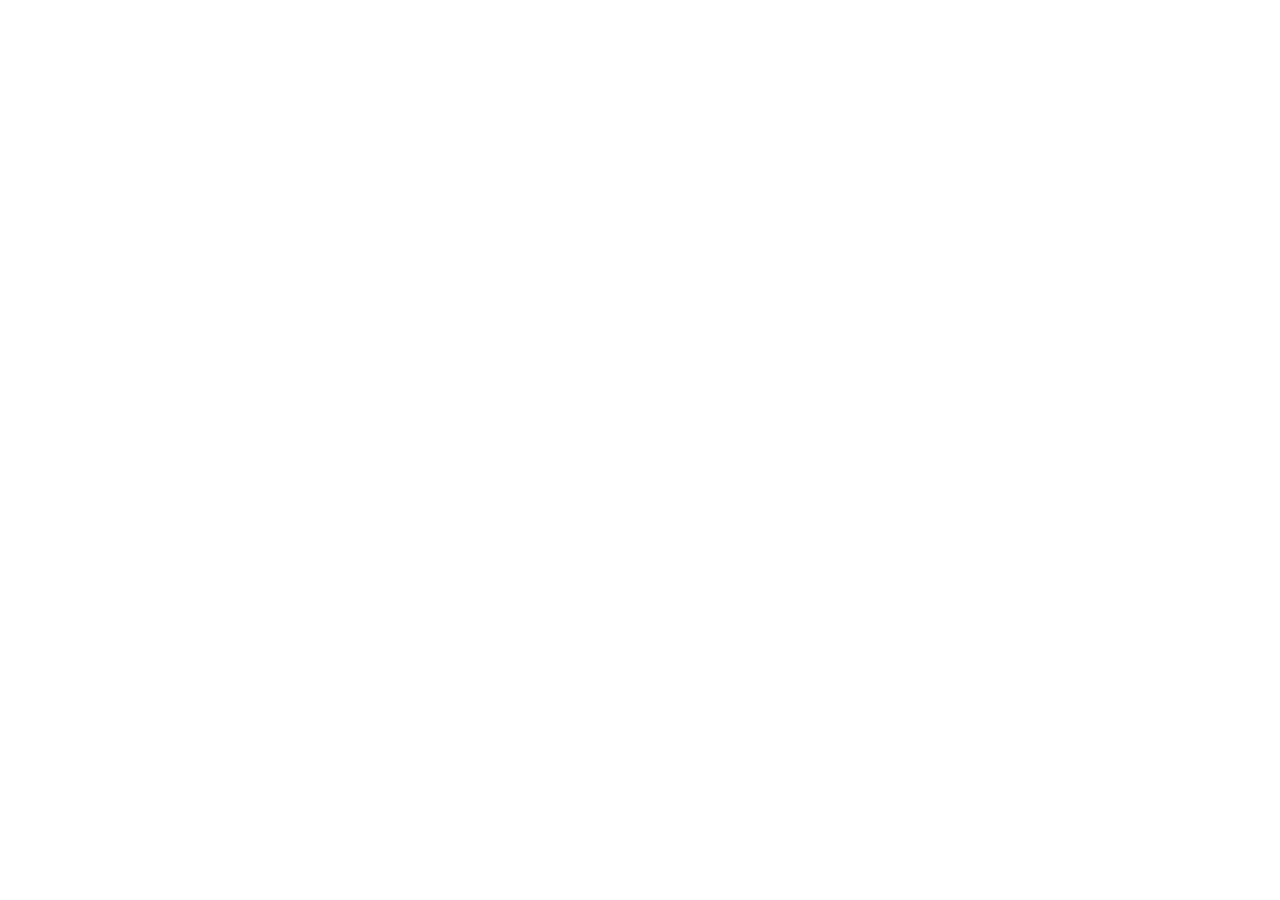
==== albums.html @ d42c90c2 "home page changes + added album jpgs + fonts in font folder + empty css in stylesheet + instructions" ====
<!--Junior Dev 2 will work on this one-->
<!DOCTYPE html>
<html lang="en">
<head>
    <meta charset="UTF-8">
    <meta name="viewport" content="width=device-width, initial-scale=1.0">
    <title>Document</title>
</head>
<body>
    
</body>
</html>
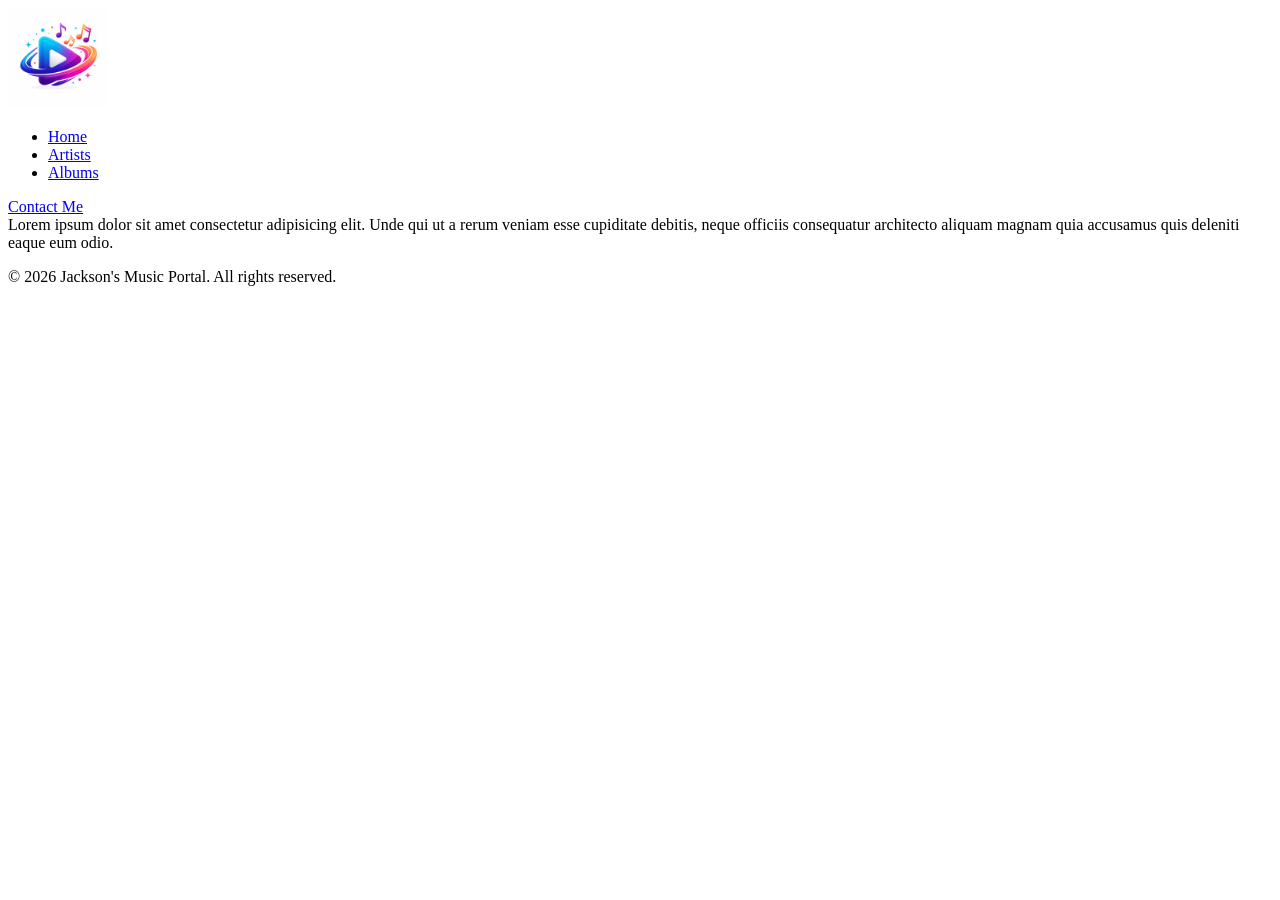
==== commit bd33a6a0: "consistentcy across all pages" ====
--- a/albums.html
+++ b/albums.html
@@ -4,9 +4,43 @@
 <head>
     <meta charset="UTF-8">
     <meta name="viewport" content="width=device-width, initial-scale=1.0">
-    <title>Document</title>
+    <title>Jackson's Music Portal</title>
+    <link rel="stylesheet" href="styles/style.css">
+    <style>
+        @font-face {
+            font-family: 'Audiowide';
+            src: url(fonts/Audiowide/Audiowide-Regular.ttf);
+            font-weight: normal;
+            font-style: normal;
+            font-display: swap;
+        }
+
+        @font-face {
+            font-family: 'Old Standard TT';
+            src: url(fonts/Old_Standard_TT/OldStandardTT-Regular.ttf);
+            font-weight: normal;
+            font-style: normal;
+            font-display: swap;
+        }
+    </style>
 </head>
 <body>
-    
-</body>
+<header>
+    <img src="images/musiclogo.png" alt="Music Logo" style="height: 100px; width: auto;">
+    <nav>
+        <ul>
+            <li><a href="index.html">Home</a></li>
+            <li><a href="artists.html">Artists</a></li>
+            <li><a href="albums.html">Albums</a></li>
+        </ul>
+    </nav>
+    <a href="#">Contact Me</a>
+</header>
+<main>
+    Lorem ipsum dolor sit amet consectetur adipisicing elit. Unde qui ut a rerum veniam esse cupiditate debitis, neque officiis consequatur architecto aliquam magnam quia accusamus quis deleniti eaque eum odio.
+</main>
+<footer>
+    <p>&copy; 2026 Jackson's Music Portal. All rights reserved.</p>
+
+</footer>
 </html>
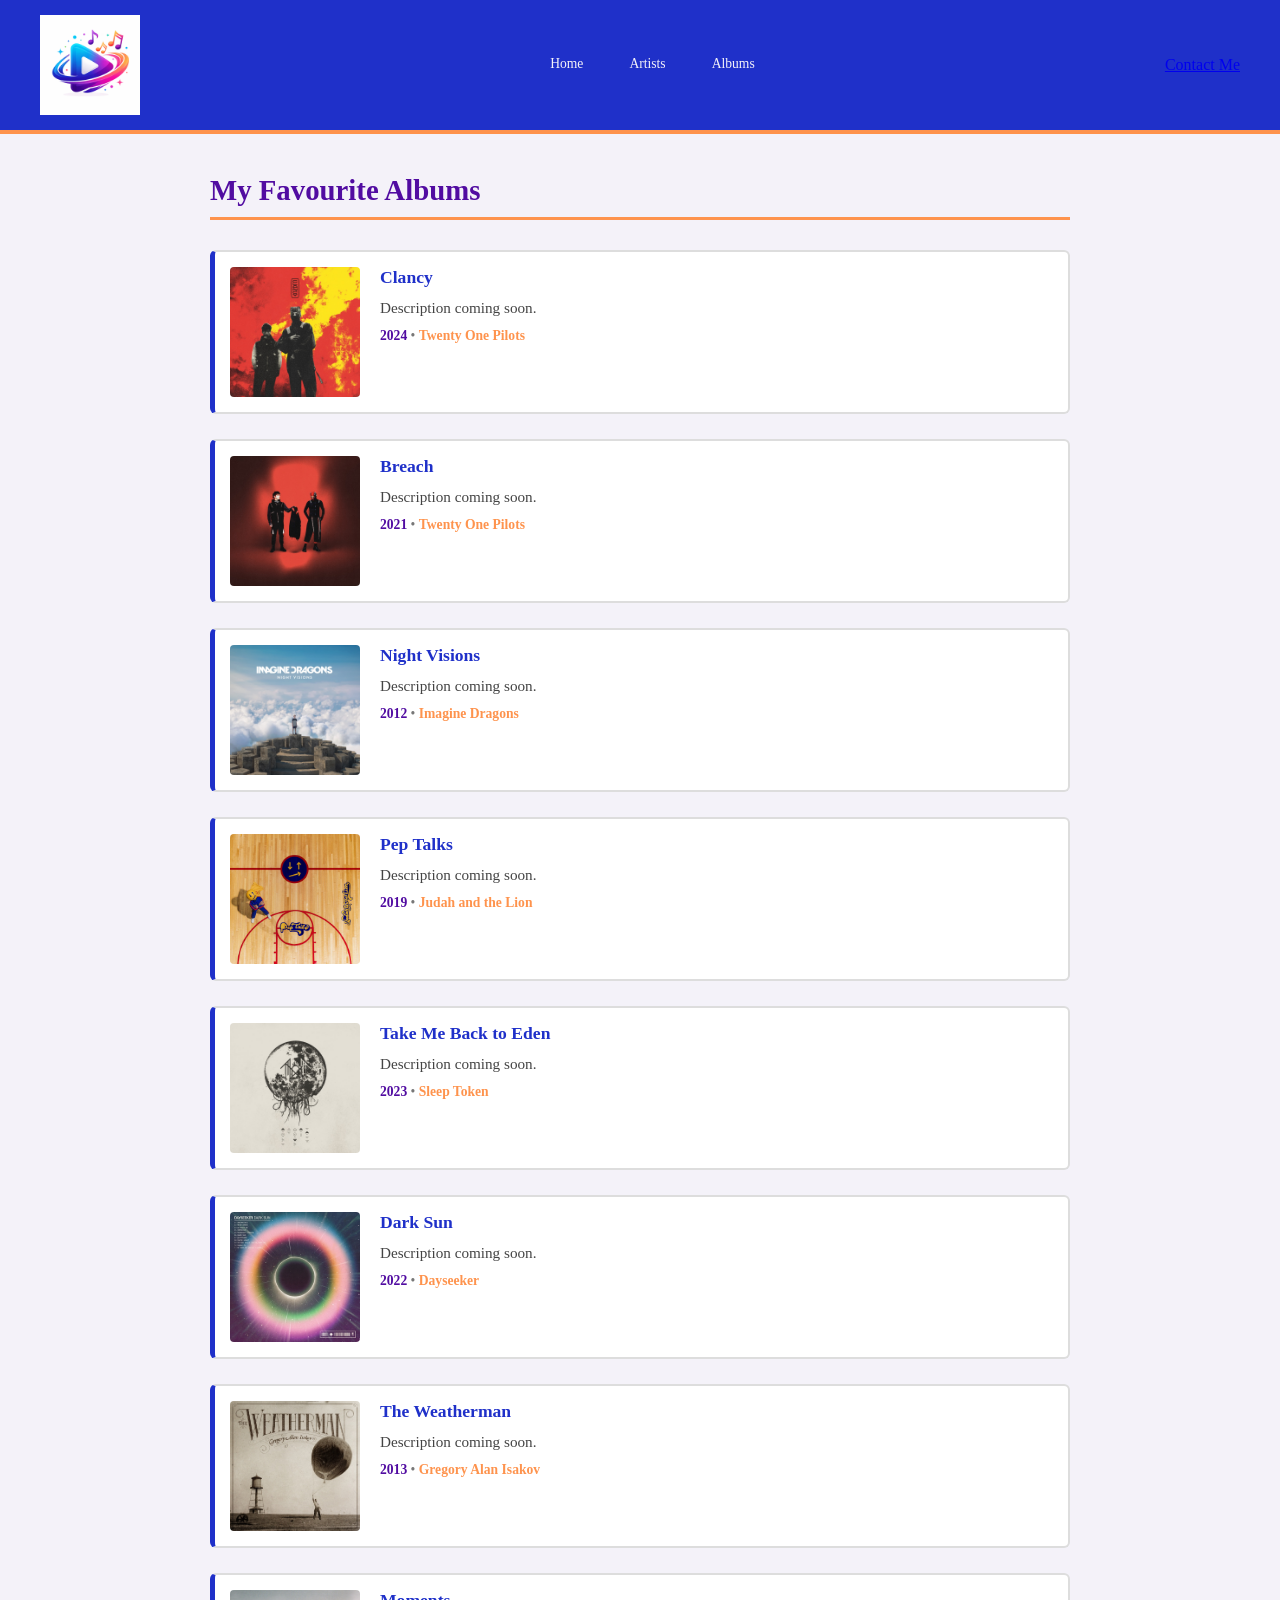
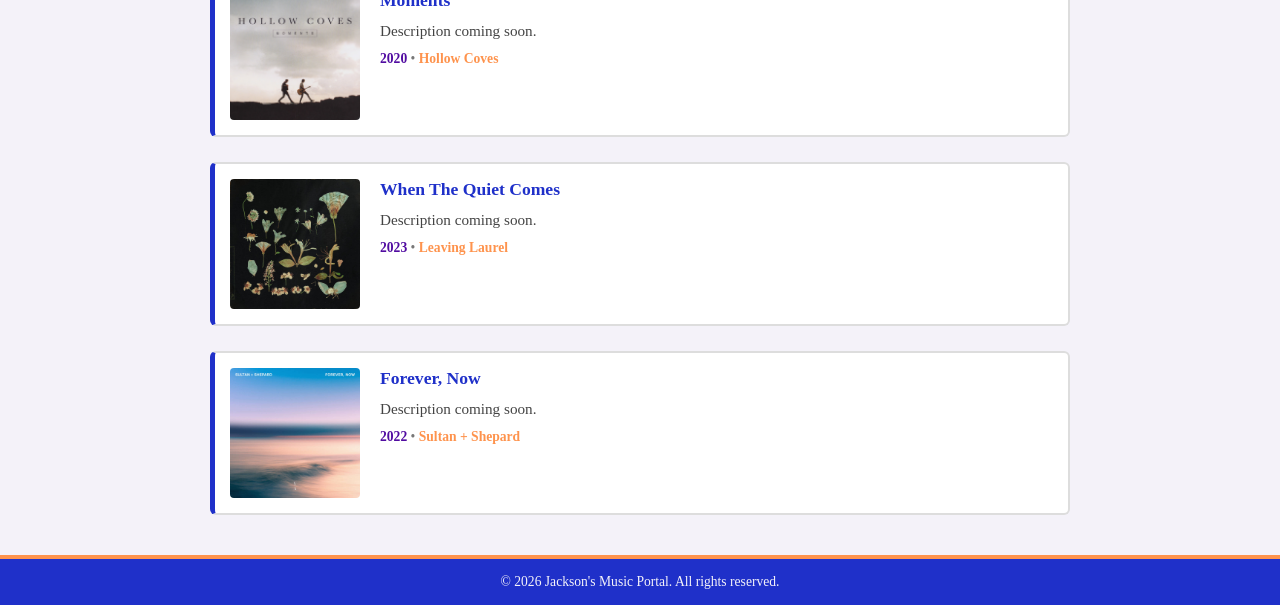
==== commit 0a0440f3: "Did some stuff" ====
--- a/albums.html
+++ b/albums.html
@@ -5,24 +5,7 @@
     <meta charset="UTF-8">
     <meta name="viewport" content="width=device-width, initial-scale=1.0">
     <title>Jackson's Music Portal</title>
-    <link rel="stylesheet" href="styles/style.css">
-    <style>
-        @font-face {
-            font-family: 'Audiowide';
-            src: url(fonts/Audiowide/Audiowide-Regular.ttf);
-            font-weight: normal;
-            font-style: normal;
-            font-display: swap;
-        }
-
-        @font-face {
-            font-family: 'Old Standard TT';
-            src: url(fonts/Old_Standard_TT/OldStandardTT-Regular.ttf);
-            font-weight: normal;
-            font-style: normal;
-            font-display: swap;
-        }
-    </style>
+    <link rel="stylesheet" href="styles/albums.css">
 </head>
 <body>
 <header>
@@ -36,11 +19,94 @@
     </nav>
     <a href="#">Contact Me</a>
 </header>
-<main>
-    Lorem ipsum dolor sit amet consectetur adipisicing elit. Unde qui ut a rerum veniam esse cupiditate debitis, neque officiis consequatur architecto aliquam magnam quia accusamus quis deleniti eaque eum odio.
+<main class="albums-main">
+    <h1>My Favourite Albums</h1>
+    <div class="album-list">
+        <div class="album-card">
+            <img src="images/albums/clancy.jpg" alt="Clancy album cover">
+            <div class="album-info">
+                <h2>Clancy</h2>
+                <p class="album-description">Description coming soon.</p>
+                <p class="album-meta"><span class="album-year">2024</span> &bull; <span class="album-artist">Twenty One Pilots</span></p>
+            </div>
+        </div>
+        <div class="album-card">
+            <img src="images/albums/breach.jpg" alt="Breach album cover">
+            <div class="album-info">
+                <h2>Breach</h2>
+                <p class="album-description">Description coming soon.</p>
+                <p class="album-meta"><span class="album-year">2021</span> &bull; <span class="album-artist">Twenty One Pilots</span></p>
+            </div>
+        </div>
+        <div class="album-card">
+            <img src="images/albums/night_visions.jpg" alt="Night Visions album cover">
+            <div class="album-info">
+                <h2>Night Visions</h2>
+                <p class="album-description">Description coming soon.</p>
+                <p class="album-meta"><span class="album-year">2012</span> &bull; <span class="album-artist">Imagine Dragons</span></p>
+            </div>
+        </div>
+        <div class="album-card">
+            <img src="images/albums/pep_talks.jpg" alt="Pep Talks album cover">
+            <div class="album-info">
+                <h2>Pep Talks</h2>
+                <p class="album-description">Description coming soon.</p>
+                <p class="album-meta"><span class="album-year">2019</span> &bull; <span class="album-artist">Judah and the Lion</span></p>
+            </div>
+        </div>
+        <div class="album-card">
+            <img src="images/albums/take_me_to_eden.jpg" alt="Take Me Back to Eden album cover">
+            <div class="album-info">
+                <h2>Take Me Back to Eden</h2>
+                <p class="album-description">Description coming soon.</p>
+                <p class="album-meta"><span class="album-year">2023</span> &bull; <span class="album-artist">Sleep Token</span></p>
+            </div>
+        </div>
+        <div class="album-card">
+            <img src="images/albums/dark_sun.jpg" alt="Dark Sun album cover">
+            <div class="album-info">
+                <h2>Dark Sun</h2>
+                <p class="album-description">Description coming soon.</p>
+                <p class="album-meta"><span class="album-year">2022</span> &bull; <span class="album-artist">Dayseeker</span></p>
+            </div>
+        </div>
+        <div class="album-card">
+            <img src="images/albums/the_weatherman.jpg" alt="The Weatherman album cover">
+            <div class="album-info">
+                <h2>The Weatherman</h2>
+                <p class="album-description">Description coming soon.</p>
+                <p class="album-meta"><span class="album-year">2013</span> &bull; <span class="album-artist">Gregory Alan Isakov</span></p>
+            </div>
+        </div>
+        <div class="album-card">
+            <img src="images/albums/moments.jpg" alt="Moments album cover">
+            <div class="album-info">
+                <h2>Moments</h2>
+                <p class="album-description">Description coming soon.</p>
+                <p class="album-meta"><span class="album-year">2020</span> &bull; <span class="album-artist">Hollow Coves</span></p>
+            </div>
+        </div>
+        <div class="album-card">
+            <img src="images/albums/when_the_quiet_comes.jpg" alt="When The Quiet Comes album cover">
+            <div class="album-info">
+                <h2>When The Quiet Comes</h2>
+                <p class="album-description">Description coming soon.</p>
+                <p class="album-meta"><span class="album-year">2023</span> &bull; <span class="album-artist">Leaving Laurel</span></p>
+            </div>
+        </div>
+        <div class="album-card">
+            <img src="images/albums/forever_now.jpg" alt="Forever, Now album cover">
+            <div class="album-info">
+                <h2>Forever, Now</h2>
+                <p class="album-description">Description coming soon.</p>
+                <p class="album-meta"><span class="album-year">2022</span> &bull; <span class="album-artist">Sultan + Shepard</span></p>
+            </div>
+        </div>
+    </div>
 </main>
 <footer>
     <p>&copy; 2026 Jackson's Music Portal. All rights reserved.</p>
 
 </footer>
+</body>
 </html>
--- a/styles/albums.css
+++ b/styles/albums.css
@@ -0,0 +1,198 @@
+@font-face {
+    font-family: 'Audiowide';
+    src: url(fonts/Audiowide/Audiowide-Regular.ttf);
+    font-weight: normal;
+    font-style: normal;
+    font-display: swap;
+}
+
+@font-face {
+    font-family: 'Old Standard TT';
+    src: url(fonts/Old_Standard_TT/OldStandardTT-Regular.ttf);
+    font-weight: normal;
+    font-style: normal;
+    font-display: swap;
+}
+
+:root {
+    --persian-blue:    #1F30C9;
+    --ghost-white:     #F4F2F9;
+    --indigo:          #510CA1;
+    --tangerine:       #FE934D;
+    --vivid-orchid:    #D423CC;
+    --text-dark:       #1a1a2e;
+    --card-bg:         #ffffff;
+}
+
+*, *::before, *::after {
+    box-sizing: border-box;
+    margin: 0;
+    padding: 0;
+}
+
+body {
+    font-family: 'Old Standard TT', serif;
+    background-color: var(--ghost-white);
+    color: var(--text-dark);
+    min-height: 100vh;
+    display: flex;
+    flex-direction: column;
+}
+
+h1, h2, h3, nav, header {
+    font-family: 'Audiowide', cursive;
+}
+
+header {
+    display: flex;
+    align-items: center;
+    justify-content: space-between;
+    padding: 15px 40px;
+    background-color: var(--persian-blue);
+    border-bottom: 4px solid var(--tangerine);
+}
+
+header img {
+    height: 100px;
+    width: auto;
+}
+
+nav ul {
+    list-style: none;
+    display: flex;
+    gap: 10px;
+    padding: 0;
+    margin: 0;
+}
+
+nav ul li a {
+    display: block;
+    padding: 8px 18px;
+    color: var(--ghost-white);
+    text-decoration: none;
+    font-family: 'Audiowide', cursive;
+    font-size: 0.85rem;
+    border-bottom: 3px solid transparent;
+    transition: border-color 0.2s, color 0.2s;
+}
+
+nav ul li a:hover {
+    color: var(--tangerine);
+    border-bottom-color: var(--tangerine);
+}
+
+.contact-btn {
+    display: block;
+    padding: 10px 18px;
+    background-color: transparent;
+    color: var(--ghost-white);
+    border: 2px solid var(--tangerine);
+    border-radius: 6px;
+    text-decoration: none;
+    font-family: 'Audiowide', cursive;
+    font-size: 0.8rem;
+    transition: background-color 0.2s, color 0.2s;
+}
+
+.contact-btn:hover {
+    background-color: var(--tangerine);
+    color: var(--text-dark);
+}
+
+.albums-main {
+    flex: 1;
+    max-width: 900px;
+    width: 100%;
+    margin: 0 auto;
+    padding: 40px 20px;
+}
+
+.albums-main h1 {
+    font-size: 1.8rem;
+    color: var(--indigo);
+    margin-bottom: 30px;
+    border-bottom: 3px solid var(--tangerine);
+    padding-bottom: 10px;
+}
+
+.album-list {
+    display: flex;
+    flex-direction: column;
+    gap: 25px;
+}
+
+.album-card {
+    display: flex;
+    align-items: flex-start;
+    gap: 20px;
+    background-color: var(--card-bg);
+    border: 2px solid #ddd;
+    border-left: 5px solid var(--persian-blue);
+    border-radius: 6px;
+    padding: 15px;
+    transition: border-left-color 0.2s, box-shadow 0.2s;
+}
+
+.album-card:hover {
+    border-left-color: var(--vivid-orchid);
+    box-shadow: 0 4px 12px rgba(31, 48, 201, 0.15);
+}
+
+.album-card img {
+    width: 130px;
+    height: 130px;
+    object-fit: cover;
+    border-radius: 4px;
+    flex-shrink: 0;
+    background-color: #ddd;
+}
+
+.album-info {
+    display: flex;
+    flex-direction: column;
+    gap: 8px;
+    flex: 1;
+}
+
+.album-info h2 {
+    font-size: 1.1rem;
+    color: var(--persian-blue);
+}
+
+.album-description {
+    font-size: 0.95rem;
+    line-height: 1.6;
+    color: #444;
+    flex: 1;
+}
+
+.album-meta {
+    font-size: 0.85rem;
+    color: #777;
+    margin-top: auto;
+}
+
+.album-meta .album-year {
+    color: var(--indigo);
+    font-weight: bold;
+}
+
+.album-meta .album-artist {
+    color: var(--tangerine);
+    font-weight: bold;
+}
+
+footer {
+    background-color: var(--persian-blue);
+    color: var(--ghost-white);
+    text-align: center;
+    padding: 15px 20px;
+    font-size: 0.85rem;
+    border-top: 4px solid var(--tangerine);
+}
+
+.photo-grid {
+    display: grid;
+    grid-template-columns: repeat(4, 1fr);
+    grid-template-rows: repeat(4, 1fr);
+}
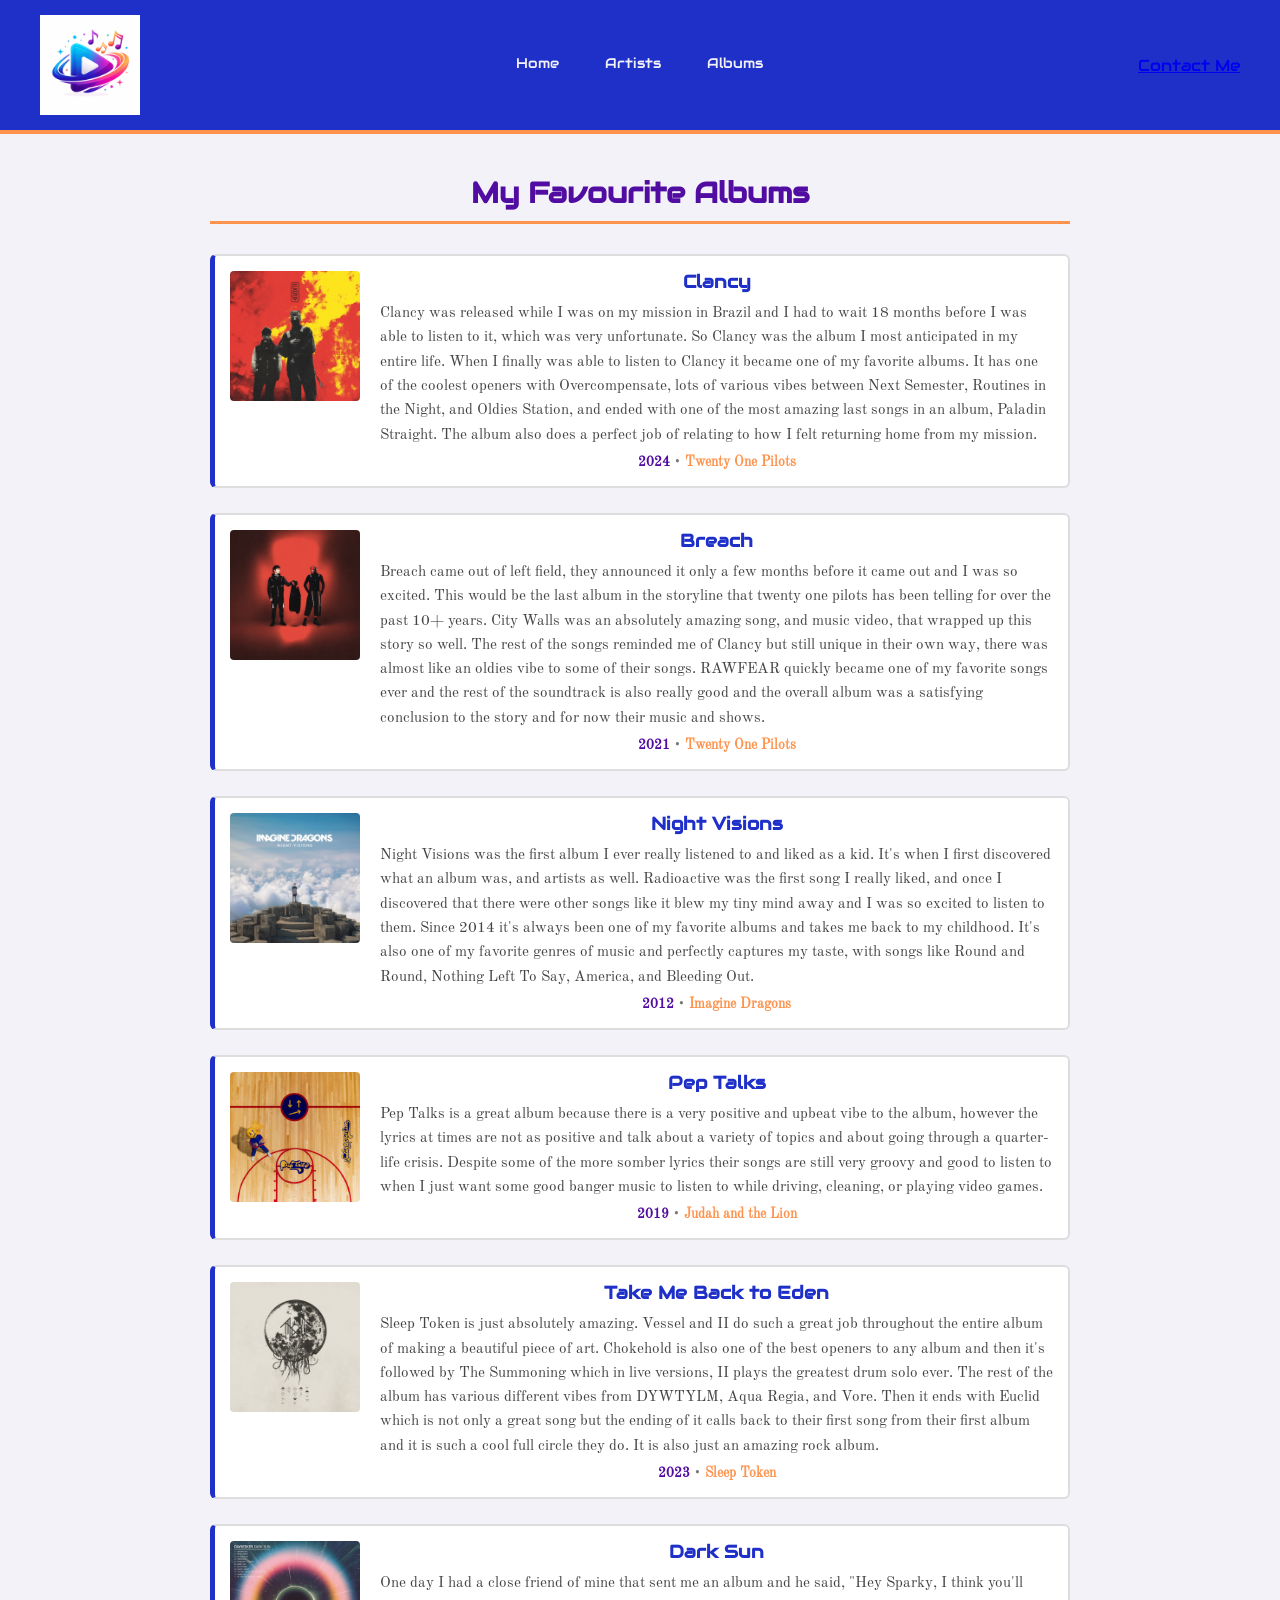
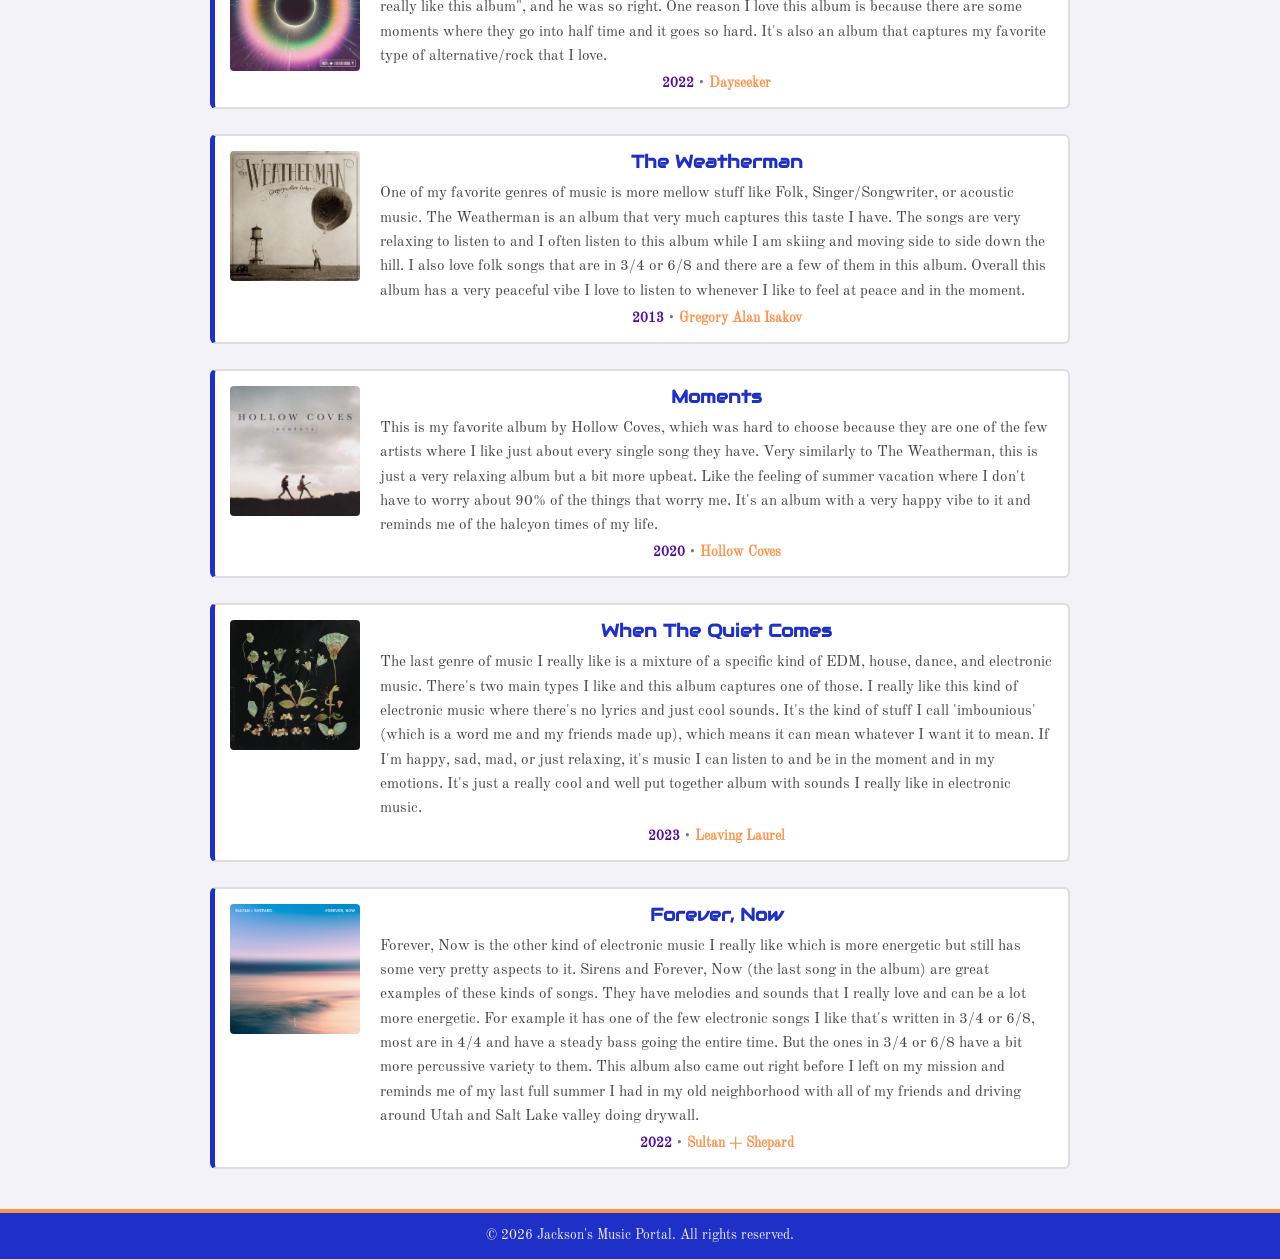
==== commit ca5bef5f: "Added the descriptions for everything" ====
--- a/albums.html
+++ b/albums.html
@@ -26,7 +26,7 @@
             <img src="images/albums/clancy.jpg" alt="Clancy album cover">
             <div class="album-info">
                 <h2>Clancy</h2>
-                <p class="album-description">Description coming soon.</p>
+                <p class="album-description">Clancy was released while I was on my mission in Brazil and I had to wait 18 months before I was able to listen to it, which was very unfortunate. So Clancy was the album I most anticipated in my entire life. When I finally was able to listen to Clancy it became one of my favorite albums. It has one of the coolest openers with Overcompensate, lots of various vibes between Next Semester, Routines in the Night, and Oldies Station, and ended with one of the most amazing last songs in an album, Paladin Straight. The album also does a perfect job of relating to how I felt returning home from my mission.</p>
                 <p class="album-meta"><span class="album-year">2024</span> &bull; <span class="album-artist">Twenty One Pilots</span></p>
             </div>
         </div>
@@ -34,7 +34,7 @@
             <img src="images/albums/breach.jpg" alt="Breach album cover">
             <div class="album-info">
                 <h2>Breach</h2>
-                <p class="album-description">Description coming soon.</p>
+                <p class="album-description">Breach came out of left field, they announced it only a few months before it came out and I was so excited. This would be the last album in the storyline that twenty one pilots has been telling for over the past 10+ years. City Walls was an absolutely amazing song, and music video, that wrapped up this story so well. The rest of the songs reminded me of Clancy but still unique in their own way, there was almost like an oldies vibe to some of their songs. RAWFEAR quickly became one of my favorite songs ever and the rest of the soundtrack is also really good and the overall album was a satisfying conclusion to the story and for now their music and shows.</p>
                 <p class="album-meta"><span class="album-year">2021</span> &bull; <span class="album-artist">Twenty One Pilots</span></p>
             </div>
         </div>
@@ -42,7 +42,7 @@
             <img src="images/albums/night_visions.jpg" alt="Night Visions album cover">
             <div class="album-info">
                 <h2>Night Visions</h2>
-                <p class="album-description">Description coming soon.</p>
+                <p class="album-description">Night Visions was the first album I ever really listened to and liked as a kid. It's when I first discovered what an album was, and artists as well. Radioactive was the first song I really liked, and once I discovered that there were other songs like it blew my tiny mind away and I was so excited to listen to them. Since 2014 it's always been one of my favorite albums and takes me back to my childhood. It's also one of my favorite genres of music and perfectly captures my taste, with songs like Round and Round, Nothing Left To Say, America, and Bleeding Out.</p>
                 <p class="album-meta"><span class="album-year">2012</span> &bull; <span class="album-artist">Imagine Dragons</span></p>
             </div>
         </div>
@@ -50,7 +50,7 @@
             <img src="images/albums/pep_talks.jpg" alt="Pep Talks album cover">
             <div class="album-info">
                 <h2>Pep Talks</h2>
-                <p class="album-description">Description coming soon.</p>
+                <p class="album-description">Pep Talks is a great album because there is a very positive and upbeat vibe to the album, however the lyrics at times are not as positive and talk about a variety of topics and about going through a quarter-life crisis. Despite some of the more somber lyrics their songs are still very groovy and good to listen to when I just want some good banger music to listen to while driving, cleaning, or playing video games.</p>
                 <p class="album-meta"><span class="album-year">2019</span> &bull; <span class="album-artist">Judah and the Lion</span></p>
             </div>
         </div>
@@ -58,7 +58,7 @@
             <img src="images/albums/take_me_to_eden.jpg" alt="Take Me Back to Eden album cover">
             <div class="album-info">
                 <h2>Take Me Back to Eden</h2>
-                <p class="album-description">Description coming soon.</p>
+                <p class="album-description">Sleep Token is just absolutely amazing. Vessel and II do such a great job throughout the entire album of  making a beautiful piece of art. Chokehold is also one of the best openers to any album and then it's followed by The Summoning which in live versions, II plays the greatest drum solo ever. The rest of the album has various different vibes from DYWTYLM, Aqua Regia, and Vore. Then it ends with Euclid which is not only a great song but the ending of it calls back to their first song from their first album and it is such a cool full circle they do. It is also just an amazing rock album.</p>
                 <p class="album-meta"><span class="album-year">2023</span> &bull; <span class="album-artist">Sleep Token</span></p>
             </div>
         </div>
@@ -66,7 +66,7 @@
             <img src="images/albums/dark_sun.jpg" alt="Dark Sun album cover">
             <div class="album-info">
                 <h2>Dark Sun</h2>
-                <p class="album-description">Description coming soon.</p>
+                <p class="album-description">One day I had a close friend of mine that sent me an album and he said, "Hey Sparky, I think you'll really like this album", and he was so right. One reason I love this album is because there are some moments where they go into half time and it goes so hard. It's also an album that captures my favorite type of alternative/rock that I love.</p>
                 <p class="album-meta"><span class="album-year">2022</span> &bull; <span class="album-artist">Dayseeker</span></p>
             </div>
         </div>
@@ -74,7 +74,7 @@
             <img src="images/albums/the_weatherman.jpg" alt="The Weatherman album cover">
             <div class="album-info">
                 <h2>The Weatherman</h2>
-                <p class="album-description">Description coming soon.</p>
+                <p class="album-description">One of my favorite genres of music is more mellow stuff like Folk, Singer/Songwriter, or acoustic music. The Weatherman is an album that very much captures this taste I have. The songs are very relaxing to listen to and I often listen to this album while I am skiing and moving side to side down the hill. I also love folk songs that are in 3/4 or 6/8 and there are a few of them in this album. Overall this album has a very peaceful vibe I love to listen to whenever I like to feel at peace and in the moment.</p>
                 <p class="album-meta"><span class="album-year">2013</span> &bull; <span class="album-artist">Gregory Alan Isakov</span></p>
             </div>
         </div>
@@ -82,7 +82,7 @@
             <img src="images/albums/moments.jpg" alt="Moments album cover">
             <div class="album-info">
                 <h2>Moments</h2>
-                <p class="album-description">Description coming soon.</p>
+                <p class="album-description">This is my favorite album by Hollow Coves, which was hard to choose because they are one of the few artists where I like just about every single song they have. Very similarly to The Weatherman, this is just a very relaxing album but a bit more upbeat. Like the feeling of summer vacation where I don't have to worry about 90% of the things that worry me. It's an album with a very happy vibe to it and reminds me of the halcyon times of my life.</p>
                 <p class="album-meta"><span class="album-year">2020</span> &bull; <span class="album-artist">Hollow Coves</span></p>
             </div>
         </div>
@@ -90,7 +90,7 @@
             <img src="images/albums/when_the_quiet_comes.jpg" alt="When The Quiet Comes album cover">
             <div class="album-info">
                 <h2>When The Quiet Comes</h2>
-                <p class="album-description">Description coming soon.</p>
+                <p class="album-description">The last genre of music I really like is a mixture of a specific kind of EDM, house, dance, and electronic music. There's two main types I like and this album captures one of those. I really like this kind of electronic music where there's no lyrics and just cool sounds. It's the kind of stuff I call 'imbounious' (which is a word me and my friends made up), which means it can mean whatever I want it to mean. If I'm happy, sad, mad, or just relaxing, it's music I can listen to and be in the moment and in my emotions. It's just a really cool and well put together album with sounds I really like in electronic music.</p>
                 <p class="album-meta"><span class="album-year">2023</span> &bull; <span class="album-artist">Leaving Laurel</span></p>
             </div>
         </div>
@@ -98,7 +98,7 @@
             <img src="images/albums/forever_now.jpg" alt="Forever, Now album cover">
             <div class="album-info">
                 <h2>Forever, Now</h2>
-                <p class="album-description">Description coming soon.</p>
+                <p class="album-description">Forever, Now is the other kind of electronic music I really like which is more energetic but still has some very pretty aspects to it. Sirens and Forever, Now (the last song in the album) are great examples of these kinds of songs. They have melodies and sounds that I really love and can be a lot more energetic. For example it has one of the few electronic songs I like that's written in 3/4 or 6/8, most are in 4/4 and have a steady bass going the entire time. But the ones in 3/4 or 6/8 have a bit more percussive variety to them. This album also came out right before I left on my mission and reminds me of my last full summer I had in my old neighborhood with all of my friends and driving around Utah and Salt Lake valley doing drywall.</p>
                 <p class="album-meta"><span class="album-year">2022</span> &bull; <span class="album-artist">Sultan + Shepard</span></p>
             </div>
         </div>
--- a/styles/albums.css
+++ b/styles/albums.css
@@ -1,6 +1,6 @@
 @font-face {
     font-family: 'Audiowide';
-    src: url(fonts/Audiowide/Audiowide-Regular.ttf);
+    src: url(../fonts/Audiowide/Audiowide-Regular.ttf);
     font-weight: normal;
     font-style: normal;
     font-display: swap;
@@ -8,7 +8,7 @@
 
 @font-face {
     font-family: 'Old Standard TT';
-    src: url(fonts/Old_Standard_TT/OldStandardTT-Regular.ttf);
+    src: url(../fonts/Old_Standard_TT/OldStandardTT-Regular.ttf);
     font-weight: normal;
     font-style: normal;
     font-display: swap;
@@ -110,6 +110,7 @@
 .albums-main h1 {
     font-size: 1.8rem;
     color: var(--indigo);
+    text-align: center;
     margin-bottom: 30px;
     border-bottom: 3px solid var(--tangerine);
     padding-bottom: 10px;
@@ -157,6 +158,7 @@
 .album-info h2 {
     font-size: 1.1rem;
     color: var(--persian-blue);
+    text-align: center;
 }
 
 .album-description {
@@ -170,6 +172,7 @@
     font-size: 0.85rem;
     color: #777;
     margin-top: auto;
+    text-align: center;
 }
 
 .album-meta .album-year {
